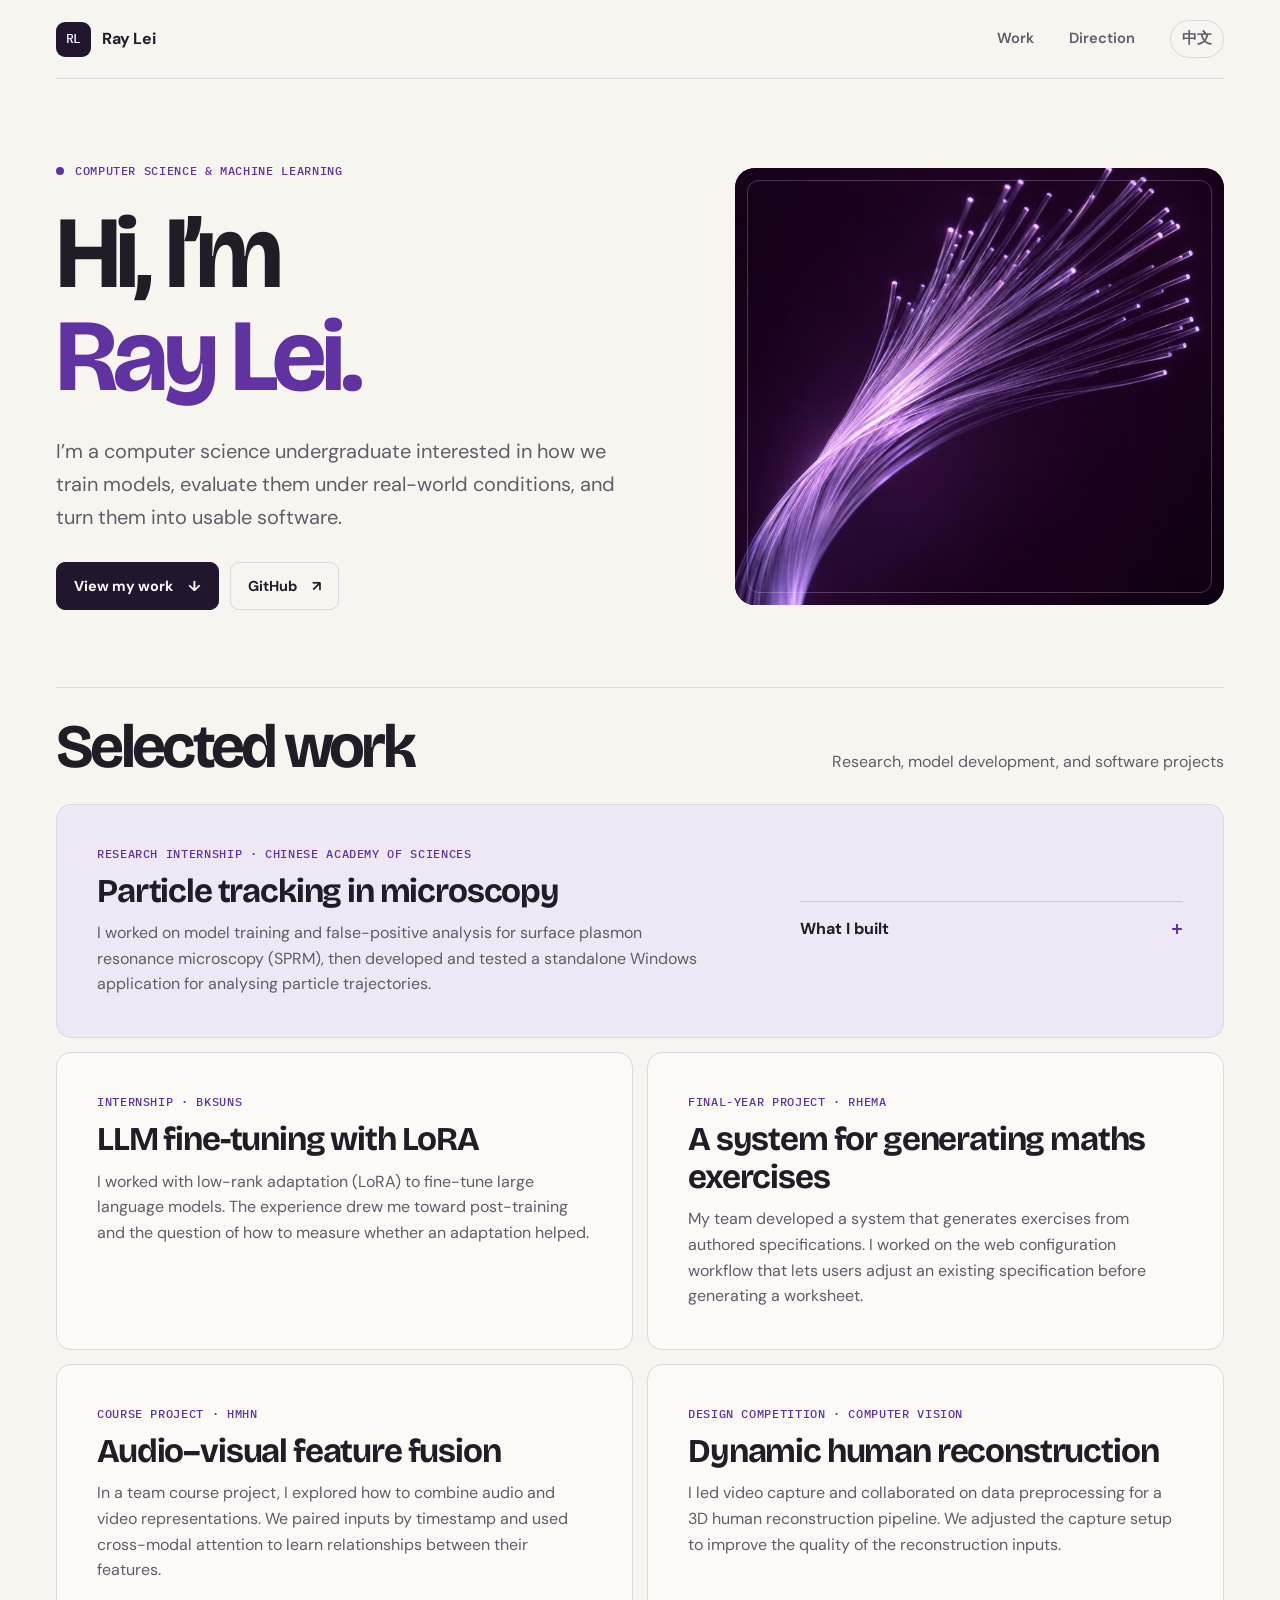
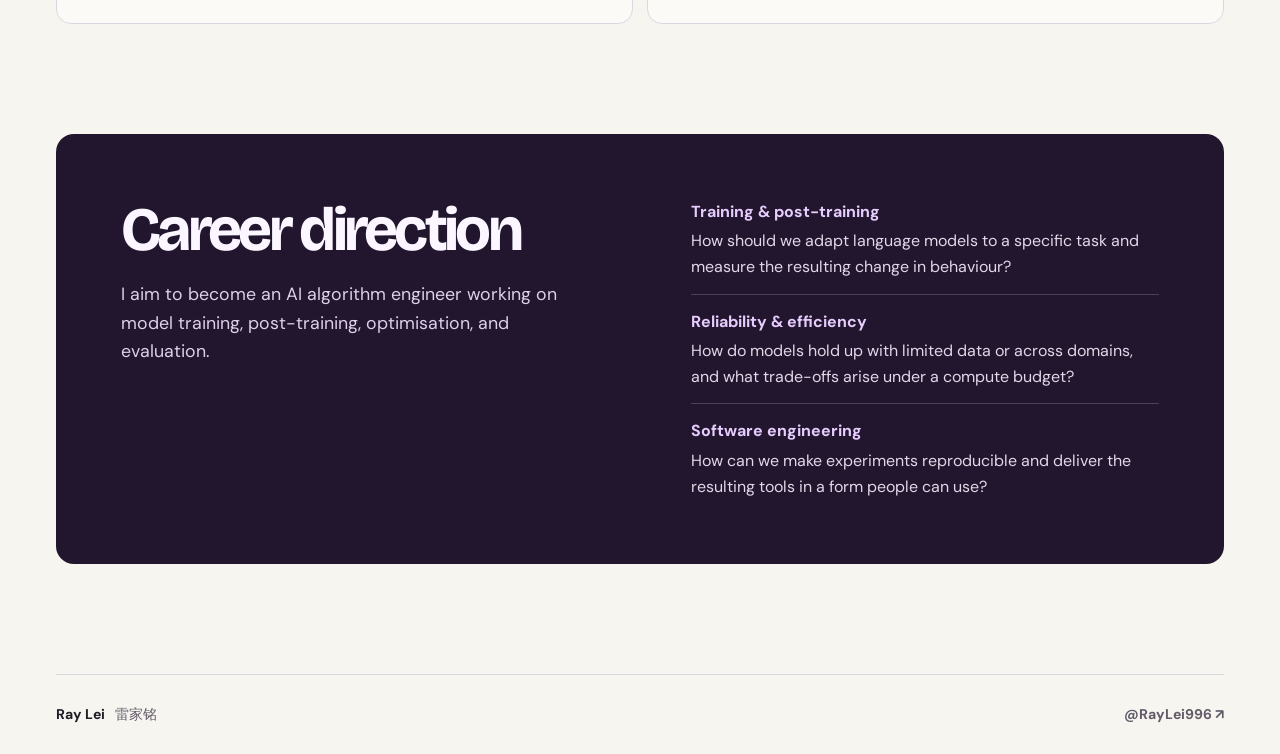
==== index.html @ 64d213fc "Publish bilingual personal portfolio" ====
<!doctype html>
<html lang="en">
<head>
  <meta charset="utf-8">
  <meta name="viewport" content="width=device-width, initial-scale=1">
  <meta name="theme-color" content="#f7f5f0">
  <meta name="description" content="Ray Lei’s portfolio in computer science and applied machine learning. Projects in model training, computer vision, and software systems.">
  <meta property="og:type" content="website">
  <meta property="og:title" content="Ray Lei · Computer Science & Machine Learning">
  <meta property="og:description" content="Selected projects in applied machine learning and software engineering.">
  <meta property="og:image" content="https://raylei996.github.io/optical-fibers.jpg">
  <title>Ray Lei · Computer Science &amp; Machine Learning</title>
  <link rel="canonical" href="https://raylei996.github.io/">
  <link rel="alternate" hreflang="en" href="https://raylei996.github.io/">
  <link rel="alternate" hreflang="zh-CN" href="https://raylei996.github.io/zh.html">
  <link rel="preconnect" href="https://fonts.googleapis.com">
  <link rel="preconnect" href="https://fonts.gstatic.com" crossorigin>
  <link rel="stylesheet" href="https://fonts.googleapis.com/css2?family=Bricolage+Grotesque:opsz,wght@12..96,600;12..96,700&family=DM+Sans:wght@400;500;600;700&family=IBM+Plex+Mono:wght@400;500&display=swap">
  <link rel="stylesheet" href="styles.css">
</head>
<body id="top">
  <a class="skip" href="#main">Skip to content</a>
  <header class="site-header">
    <div class="shell header-inner">
      <a class="brand" href="#top"><span class="monogram" aria-hidden="true">RL</span> Ray Lei</a>
      <nav aria-label="Main navigation">
        <a href="#work">Work</a>
        <a href="#direction">Direction</a>
        <a class="language" href="zh.html" lang="zh-CN" hreflang="zh-CN">中文</a>
      </nav>
    </div>
  </header>

  <main id="main" class="shell">
    <section class="hero" aria-labelledby="intro">
      <div class="hero-copy">
        <p class="kicker"><span></span> Computer science &amp; machine learning</p>
        <h1 id="intro">Hi, I’m <em>Ray Lei.</em></h1>
        <p class="hero-lead">I’m a computer science undergraduate interested in how we train models, evaluate them under real-world conditions, and turn them into usable software.</p>
        <div class="hero-actions">
          <a class="button primary" href="#work">View my work <span aria-hidden="true">↓</span></a>
          <a class="button secondary" href="https://github.com/RayLei996">GitHub <span aria-hidden="true">↗</span></a>
        </div>
      </div>
      <div class="hero-visual" aria-hidden="true">
        <img src="optical-fibers.jpg" width="800" height="1000" alt="" fetchpriority="high">
      </div>
    </section>

    <section id="work" class="work" aria-labelledby="work-title">
      <div class="section-heading">
        <h2 id="work-title">Selected work</h2>
        <p>Research, model development, and software projects</p>
      </div>
      <div class="work-grid">
        <article class="project featured">
          <div class="project-main">
            <p class="project-type">Research internship · Chinese Academy of Sciences</p>
            <h3>Particle tracking in microscopy</h3>
            <p>I worked on model training and false-positive analysis for surface plasmon resonance microscopy (SPRM), then developed and tested a standalone Windows application for analysing particle trajectories.</p>
          </div>
          <details class="project-details">
            <summary>What I built</summary>
            <p>The desktop application brings data preprocessing, model inference, 3D trajectory visualisation, and CSV export into one workflow.</p>
          </details>
        </article>

        <article class="project">
          <div class="project-main">
            <p class="project-type">Internship · Bksuns</p>
            <h3>LLM fine-tuning with LoRA</h3>
            <p>I worked with low-rank adaptation (LoRA) to fine-tune large language models. The experience drew me toward post-training and the question of how to measure whether an adaptation helped.</p>
          </div>
        </article>

        <article class="project">
          <div class="project-main">
            <p class="project-type">Final-year project · Rhema</p>
            <h3>A system for generating maths exercises</h3>
            <p>My team developed a system that generates exercises from authored specifications. I worked on the web configuration workflow that lets users adjust an existing specification before generating a worksheet.</p>
          </div>
        </article>

        <article class="project">
          <div class="project-main">
            <p class="project-type">Course project · HMHN</p>
            <h3>Audio–visual feature fusion</h3>
            <p>In a team course project, I explored how to combine audio and video representations. We paired inputs by timestamp and used cross-modal attention to learn relationships between their features.</p>
          </div>
        </article>

        <article class="project">
          <div class="project-main">
            <p class="project-type">Design competition · Computer vision</p>
            <h3>Dynamic human reconstruction</h3>
            <p>I led video capture and collaborated on data preprocessing for a 3D human reconstruction pipeline. We adjusted the capture setup to improve the quality of the reconstruction inputs.</p>
          </div>
        </article>
      </div>
    </section>

    <section id="direction" class="direction" aria-labelledby="direction-title">
      <div class="direction-intro">
        <h2 id="direction-title">Career direction</h2>
        <p>I aim to become an AI algorithm engineer working on model training, post-training, optimisation, and evaluation.</p>
      </div>
      <dl class="interests">
        <div>
          <dt>Training &amp; post-training</dt>
          <dd>How should we adapt language models to a specific task and measure the resulting change in behaviour?</dd>
        </div>
        <div>
          <dt>Reliability &amp; efficiency</dt>
          <dd>How do models hold up with limited data or across domains, and what trade-offs arise under a compute budget?</dd>
        </div>
        <div>
          <dt>Software engineering</dt>
          <dd>How can we make experiments reproducible and deliver the resulting tools in a form people can use?</dd>
        </div>
      </dl>
    </section>
  </main>

  <footer class="site-footer">
    <div class="shell footer-inner">
      <span>Ray Lei <span lang="zh-CN">雷家铭</span></span>
      <a href="https://github.com/RayLei996">@RayLei996 <span aria-hidden="true">↗</span></a>
    </div>
  </footer>
</body>
</html>
---- styles.css ----
:root {
  color-scheme: light;
  --paper: #f7f5f0;
  --ink: #211d27;
  --muted: #625b68;
  --accent: #6132a2;
  --line: #dcd7df;
  --panel: #eee8f4;
  --dark: #22162f;
  --sans: "DM Sans", "PingFang SC", "Microsoft YaHei", system-ui, sans-serif;
  --display: "Bricolage Grotesque", "PingFang SC", "Microsoft YaHei", system-ui, sans-serif;
  --mono: "IBM Plex Mono", "PingFang SC", "Microsoft YaHei", monospace;
}

* { box-sizing: border-box; }

html { scroll-behavior: smooth; }

body {
  margin: 0;
  background: var(--paper);
  color: var(--ink);
  font: 400 1rem/1.6 var(--sans);
  -webkit-font-smoothing: antialiased;
}

a { color: inherit; }

:focus-visible {
  outline: 2px solid var(--accent);
  outline-offset: 5px;
}

p, h1, h2, h3, dl, dd { margin: 0; }

[id] { scroll-margin-top: 1.5rem; }

.shell { width: min(100% - 112px, 1192px); margin-inline: auto; }

.skip {
  position: absolute;
  z-index: 5;
  top: 8px;
  left: 12px;
  padding: 8px 14px;
  background: #fff;
  translate: 0 -180%;
}

.skip:focus { translate: 0 0; }

.header-inner {
  display: flex;
  min-height: 79px;
  align-items: center;
  justify-content: space-between;
  gap: 12px;
  border-bottom: 1px solid var(--line);
}

.brand {
  display: inline-flex;
  flex: none;
  align-items: center;
  gap: 11px;
  font-weight: 700;
  letter-spacing: -.025em;
  text-decoration: none;
}

.monogram {
  display: grid;
  width: 35px;
  aspect-ratio: 1;
  place-items: center;
  background: var(--dark);
  border-radius: 9px;
  color: #f9f0ff;
  font: 500 .81rem/1 var(--mono);
  letter-spacing: -.06em;
}

nav { display: flex; align-items: center; gap: clamp(12px, 3vw, 35px); }

nav a {
  color: var(--muted);
  font-size: .92rem;
  font-weight: 600;
  text-decoration: none;
}

nav a:hover, .footer-inner a:hover { color: var(--accent); }

.language {
  min-width: 54px;
  padding: 6px 10px;
  border: 1px solid var(--line);
  border-radius: 99px;
  text-align: center;
}

.language:hover { border-color: var(--accent); }

.hero {
  display: grid;
  grid-template-columns: minmax(0, 1.23fr) minmax(0, 1fr);
  gap: clamp(30px, 6vw, 98px);
  align-items: center;
  padding-block: clamp(52px, 6.5vw, 94px) clamp(58px, 6vw, 95px);
}

.kicker, .project-type {
  color: var(--accent);
  font: 500 .73rem/1.55 var(--mono);
  letter-spacing: .055em;
  text-transform: uppercase;
}

.kicker { display: flex; align-items: center; gap: 11px; }

.kicker span {
  flex: 0 0 8px;
  height: 8px;
  border-radius: 50%;
  background: var(--accent);
}

h1, h2, h3 { font-family: var(--display); font-weight: 700; }

h1 {
  margin-top: 23px;
  font-size: clamp(4.2rem, 8vw, 7.8rem);
  line-height: 1;
  letter-spacing: -.045em;
}

h1 em { display: block; color: var(--accent); font-style: normal; }

.hero-lead {
  max-width: 42ch;
  margin-top: 27px;
  color: var(--muted);
  font-size: clamp(1rem, 1.6vw, 1.25rem);
  line-height: 1.65;
}

.hero-actions { display: flex; flex-wrap: wrap; gap: 11px; margin-top: 28px; }

.button {
  display: inline-flex;
  min-height: 48px;
  align-items: center;
  justify-content: center;
  gap: 15px;
  padding: 9px 17px;
  border: 1px solid var(--line);
  border-radius: 9px;
  font-size: .9rem;
  font-weight: 700;
  text-decoration: none;
}

.button.primary { border-color: var(--dark); background: var(--dark); color: #fff; }
.button.primary:hover { border-color: var(--accent); background: var(--accent); }
.button.secondary:hover { border-color: var(--accent); color: var(--accent); }

.hero-visual {
  position: relative;
  overflow: hidden;
  aspect-ratio: 1.12;
  border-radius: 20px;
  background: var(--dark);
}

.hero-visual::after {
  position: absolute;
  inset: 12px;
  border: 1px solid #f7dfff3b;
  border-radius: 12px;
  content: "";
}

.hero-visual img { display: block; width: 100%; height: 100%; object-fit: cover; object-position: 50% 43%; }

.work { border-top: 1px solid var(--line); }

.section-heading {
  display: flex;
  justify-content: space-between;
  align-items: baseline;
  align-items: last baseline;
  gap: 12px 24px;
  flex-wrap: wrap;
  margin: 28px 0 25px;
}

h2 { font-size: clamp(2.3rem, 4.8vw, 4.1rem); line-height: 1.02; letter-spacing: -.06em; }
.section-heading p { color: var(--muted); }

.work-grid { display: grid; grid-template-columns: repeat(2, minmax(0, 1fr)); gap: 14px; }

.project {
  min-width: 0;
  padding: clamp(22px, 3.3vw, 40px);
  border: 1px solid var(--line);
  border-radius: 15px;
  background: #fbfaf7;
}

.project.featured {
  display: grid;
  grid-column: 1 / -1;
  grid-template-columns: minmax(0, 1.6fr) minmax(0, 1fr);
  align-items: center;
  gap: 28px clamp(30px, 7vw, 105px);
  border-color: #e0d5eb;
  background: var(--panel);
}

.project h3 {
  margin-block: 10px 10px;
  font-size: clamp(1.45rem, 2.6vw, 2.1rem);
  line-height: 1.13;
  letter-spacing: -.035em;
}

.project-main > p:last-child, details p { color: var(--muted); }

details {
  padding-top: 14px;
  border-top: 1px solid #d1c4dd;
}

summary {
  display: flex;
  cursor: pointer;
  align-items: center;
  justify-content: space-between;
  gap: 15px;
  font-weight: 700;
  list-style: none;
}

summary::-webkit-details-marker { display: none; }
summary::after { color: var(--accent); content: "+" / ""; font: 500 1.25rem/1 var(--mono); }
details[open] summary::after { content: "−" / ""; }
details p { margin-top: 8px; }

.direction {
  display: grid;
  grid-template-columns: minmax(0, 1fr) minmax(0, 1fr);
  gap: 34px clamp(32px, 8vw, 110px);
  margin-block: clamp(62px, 9vw, 110px);
  padding: clamp(26px, 5.4vw, 65px);
  border-radius: 18px;
  background: var(--dark);
  color: #fbf6ff;
}

.direction-intro p { margin-top: 19px; color: #decfea; font-size: 1.11rem; }

.interests > div { padding-block: 14px; border-bottom: 1px solid #ffffff30; }
.interests > div:first-child { padding-top: 0; }
.interests > div:last-child { border-bottom: 0; padding-bottom: 0; }
.interests dt { margin-bottom: 4px; color: #e7cdfd; font-weight: 700; }
.interests dd { color: #e1d7e7; }

.footer-inner {
  display: flex;
  min-height: 80px;
  justify-content: space-between;
  align-items: center;
  gap: 12px;
  border-top: 1px solid var(--line);
  font-size: .88rem;
  font-weight: 700;
}

.footer-inner > span span { margin-inline-start: 7px; color: var(--muted); font-weight: 500; }
.footer-inner a { color: var(--muted); text-decoration: none; }

html[lang="zh-CN"] h1 {
  font-size: clamp(3rem, 6.4vw, 6rem);
  line-height: 1.13;
  letter-spacing: -.065em;
}

html[lang="zh-CN"] h2, html[lang="zh-CN"] h3 { letter-spacing: -.035em; }

@media (max-width: 900px) {
  .shell { width: min(100% - 64px, 1192px); }
}

@media (max-width: 680px) {
  .shell { width: calc(100% - 36px); }
  .header-inner { min-height: 65px; }
  nav a { font-size: .81rem; }
  .language { min-width: auto; }
  .hero, .work-grid, .project.featured, .direction { grid-template-columns: 1fr; }
  .hero { gap: 30px; padding-block: 44px 53px; }
  .hero-visual { aspect-ratio: 1.46; }
  .hero-lead { margin-top: 21px; }
  .hero-actions { margin-top: 24px; }
}

@media (max-width: 355px) {
  .shell { width: calc(100% - 28px); }
  .brand { gap: 6px; }
  .monogram { width: 28px; }
  nav { gap: 8px; }
}

@media (prefers-reduced-motion: reduce) {
  html { scroll-behavior: auto; }
}
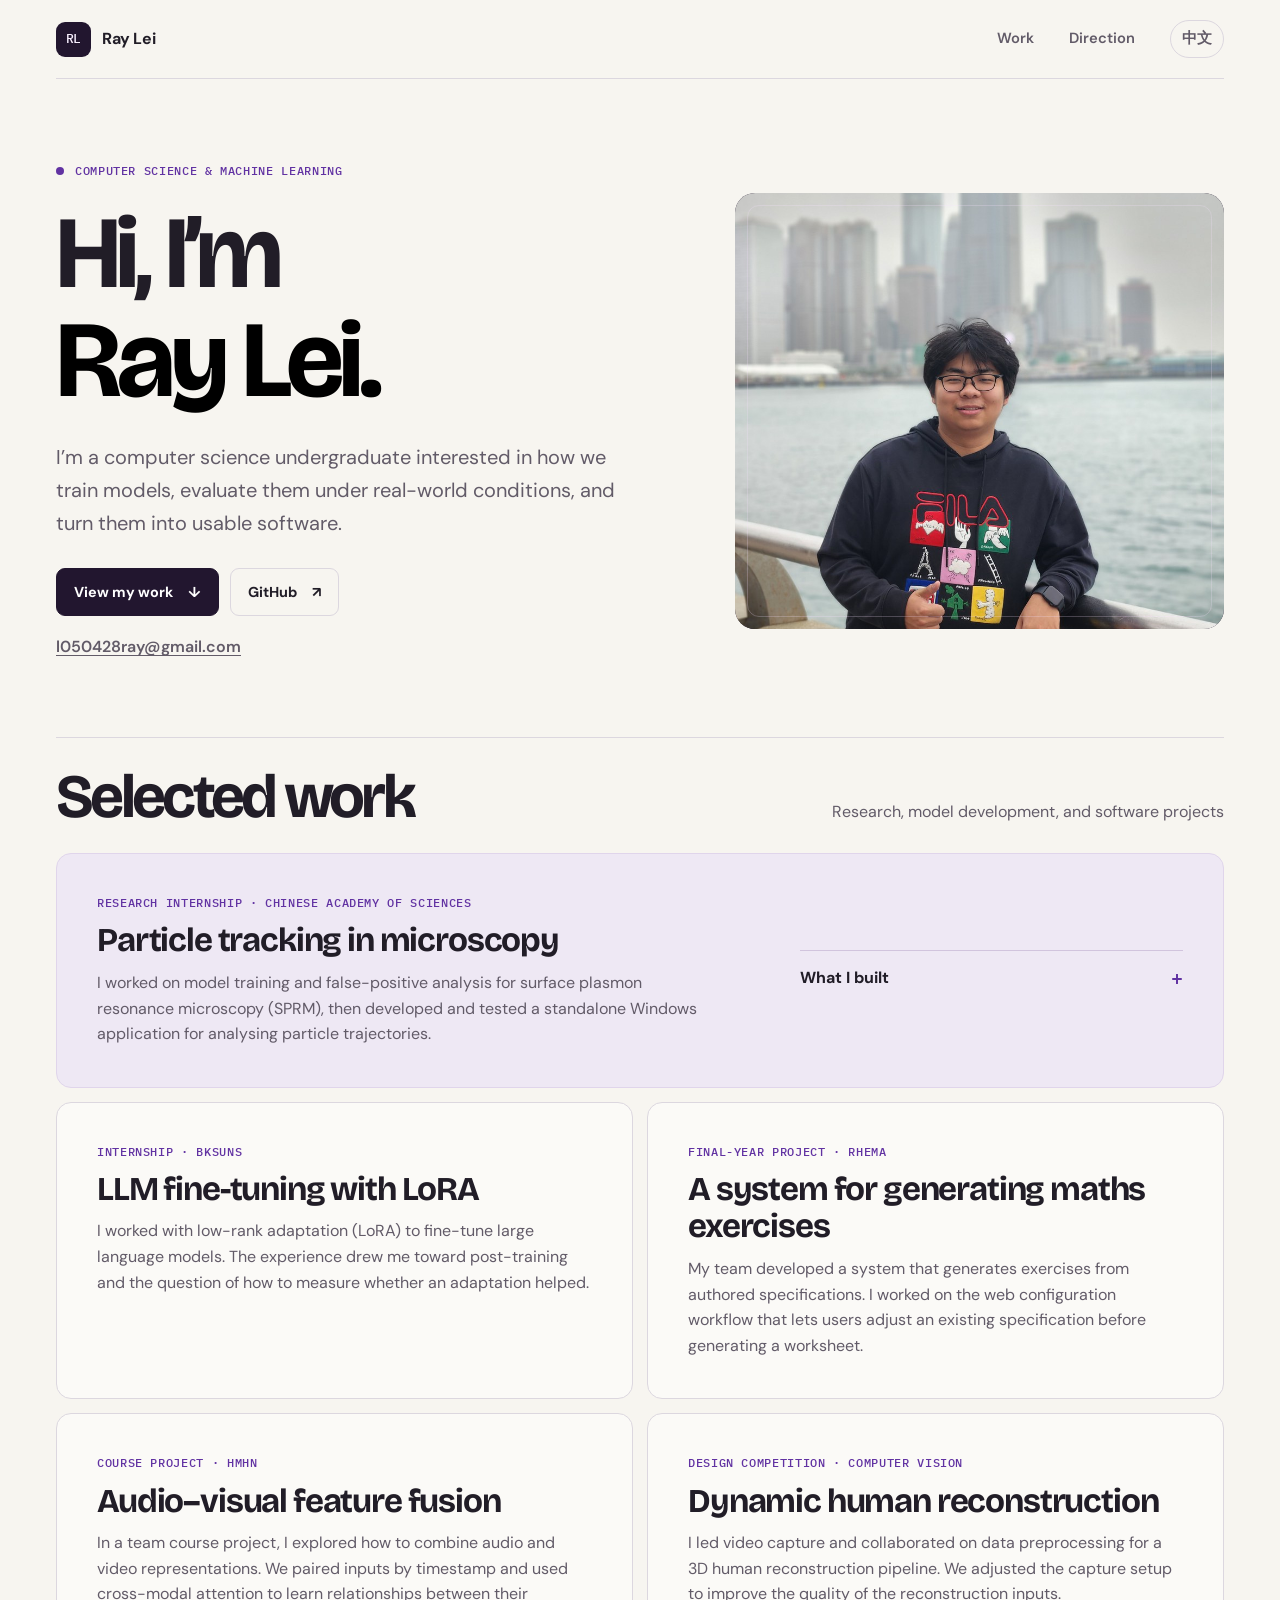
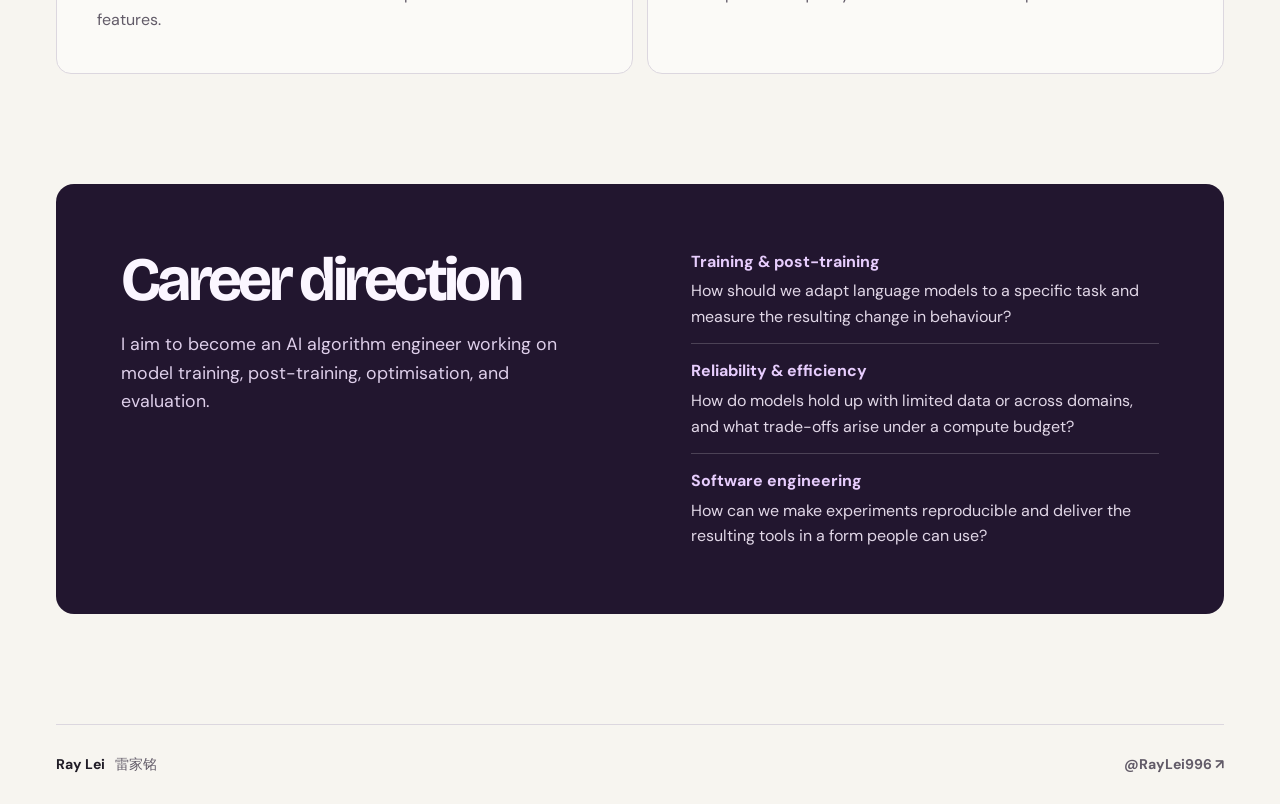
==== commit da40c378: "Update portfolio portrait, name and contact" ====
--- a/index.html
+++ b/index.html
@@ -8,7 +8,7 @@
   <meta property="og:type" content="website">
   <meta property="og:title" content="Ray Lei · Computer Science & Machine Learning">
   <meta property="og:description" content="Selected projects in applied machine learning and software engineering.">
-  <meta property="og:image" content="https://raylei996.github.io/optical-fibers.jpg">
+  <meta property="og:image" content="https://raylei996.github.io/ray-lei-portrait.jpg">
   <title>Ray Lei · Computer Science &amp; Machine Learning</title>
   <link rel="canonical" href="https://raylei996.github.io/">
   <link rel="alternate" hreflang="en" href="https://raylei996.github.io/">
@@ -16,7 +16,7 @@
   <link rel="preconnect" href="https://fonts.googleapis.com">
   <link rel="preconnect" href="https://fonts.gstatic.com" crossorigin>
   <link rel="stylesheet" href="https://fonts.googleapis.com/css2?family=Bricolage+Grotesque:opsz,wght@12..96,600;12..96,700&family=DM+Sans:wght@400;500;600;700&family=IBM+Plex+Mono:wght@400;500&display=swap">
-  <link rel="stylesheet" href="styles.css">
+  <link rel="stylesheet" href="styles.css?v=2">
 </head>
 <body id="top">
   <a class="skip" href="#main">Skip to content</a>
@@ -35,15 +35,16 @@
     <section class="hero" aria-labelledby="intro">
       <div class="hero-copy">
         <p class="kicker"><span></span> Computer science &amp; machine learning</p>
-        <h1 id="intro">Hi, I’m <em>Ray Lei.</em></h1>
+        <h1 id="intro">Hi, I’m <span>Ray Lei.</span></h1>
         <p class="hero-lead">I’m a computer science undergraduate interested in how we train models, evaluate them under real-world conditions, and turn them into usable software.</p>
         <div class="hero-actions">
           <a class="button primary" href="#work">View my work <span aria-hidden="true">↓</span></a>
           <a class="button secondary" href="https://github.com/RayLei996">GitHub <span aria-hidden="true">↗</span></a>
         </div>
+        <a class="hero-email" href="mailto:l050428ray@gmail.com">l050428ray@gmail.com</a>
       </div>
-      <div class="hero-visual" aria-hidden="true">
-        <img src="optical-fibers.jpg" width="800" height="1000" alt="" fetchpriority="high">
+      <div class="hero-visual">
+        <img src="ray-lei-portrait.jpg" width="900" height="1200" alt="Ray Lei at a waterfront" fetchpriority="high">
       </div>
     </section>
 
--- a/styles.css
+++ b/styles.css
@@ -134,7 +134,11 @@
   letter-spacing: -.045em;
 }
 
-h1 em { display: block; color: var(--accent); font-style: normal; }
+h1 span {
+  display: block;
+  color: #000;
+  font-size: 1.06em;
+}
 
 .hero-lead {
   max-width: 42ch;
@@ -145,6 +149,16 @@
 }
 
 .hero-actions { display: flex; flex-wrap: wrap; gap: 11px; margin-top: 28px; }
+
+.hero-email {
+  display: inline-block;
+  margin-top: 18px;
+  color: var(--muted);
+  font-weight: 600;
+  text-underline-offset: .2em;
+}
+
+.hero-email:hover { color: var(--accent); }
 
 .button {
   display: inline-flex;
@@ -180,7 +194,13 @@
   content: "";
 }
 
-.hero-visual img { display: block; width: 100%; height: 100%; object-fit: cover; object-position: 50% 43%; }
+.hero-visual img {
+  display: block;
+  width: 100%;
+  height: 100%;
+  object-fit: cover;
+  object-position: 50% 90%;
+}
 
 .work { border-top: 1px solid var(--line); }
 
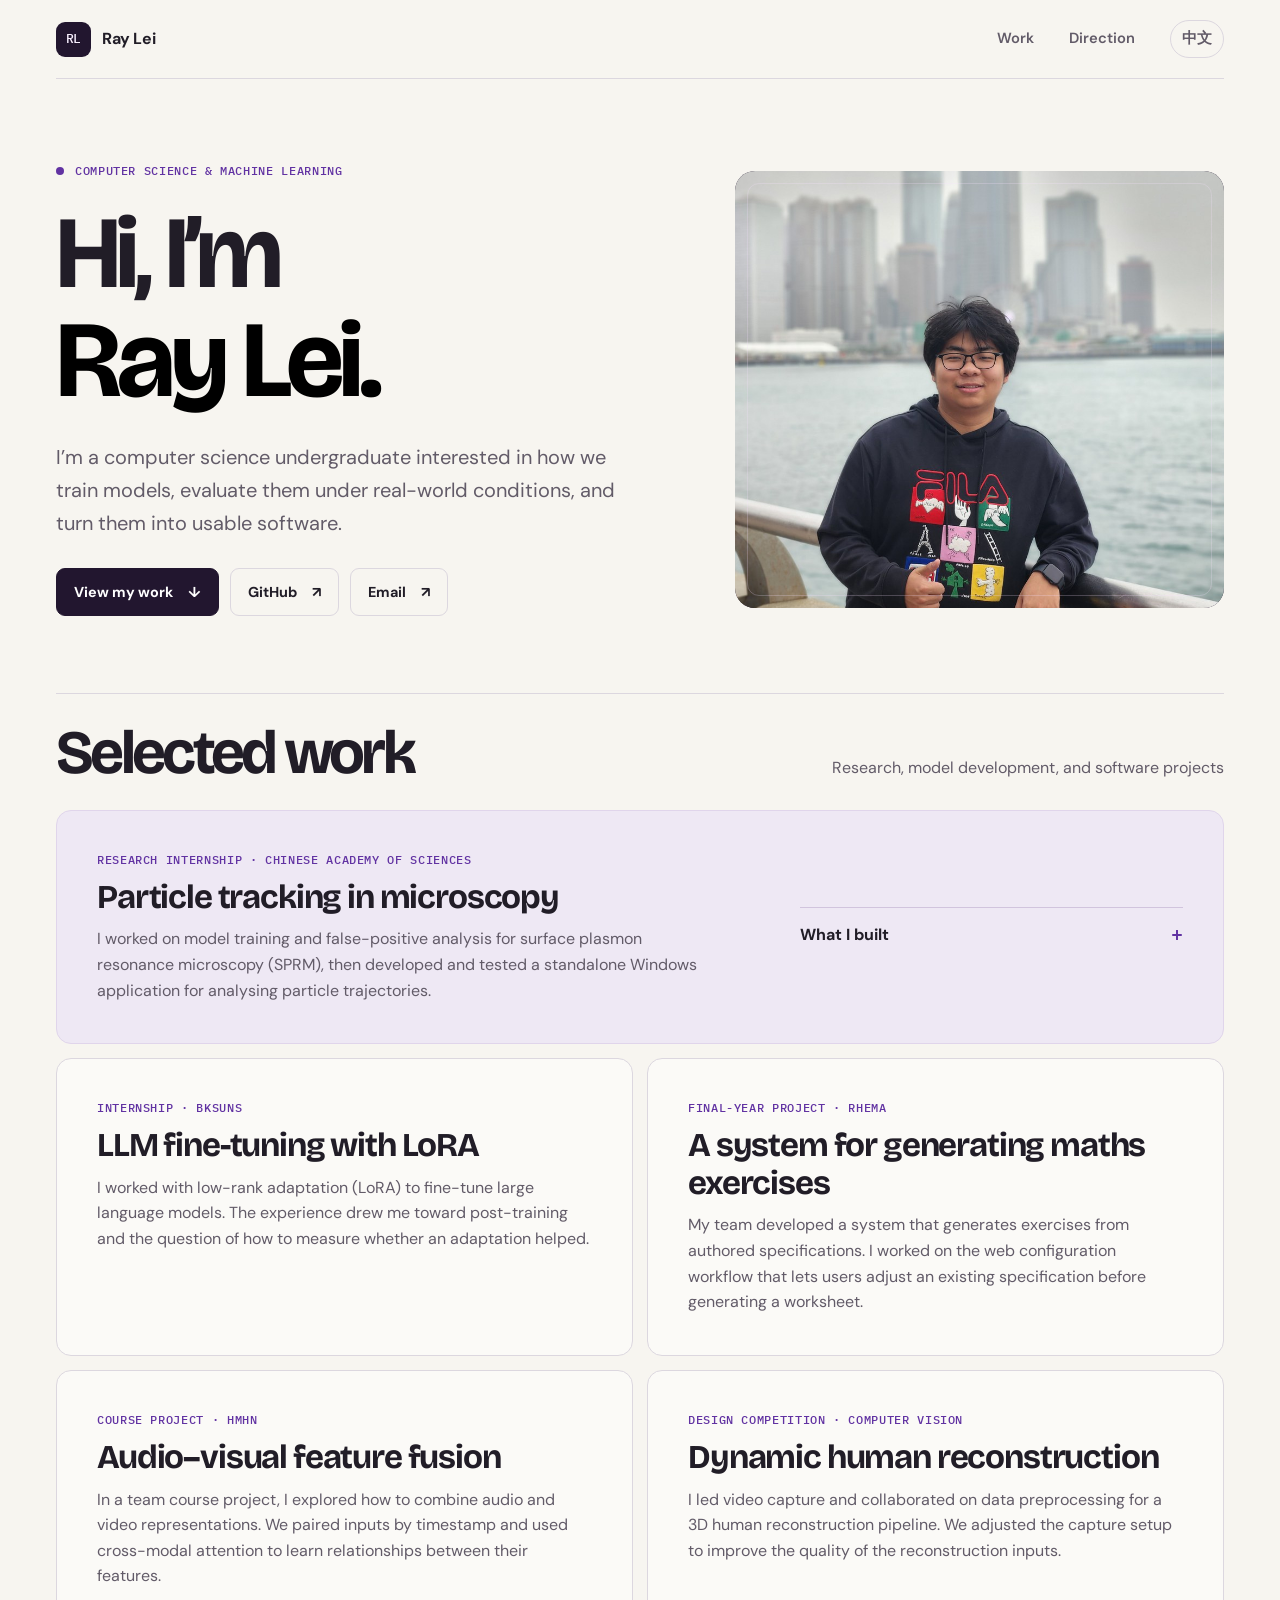
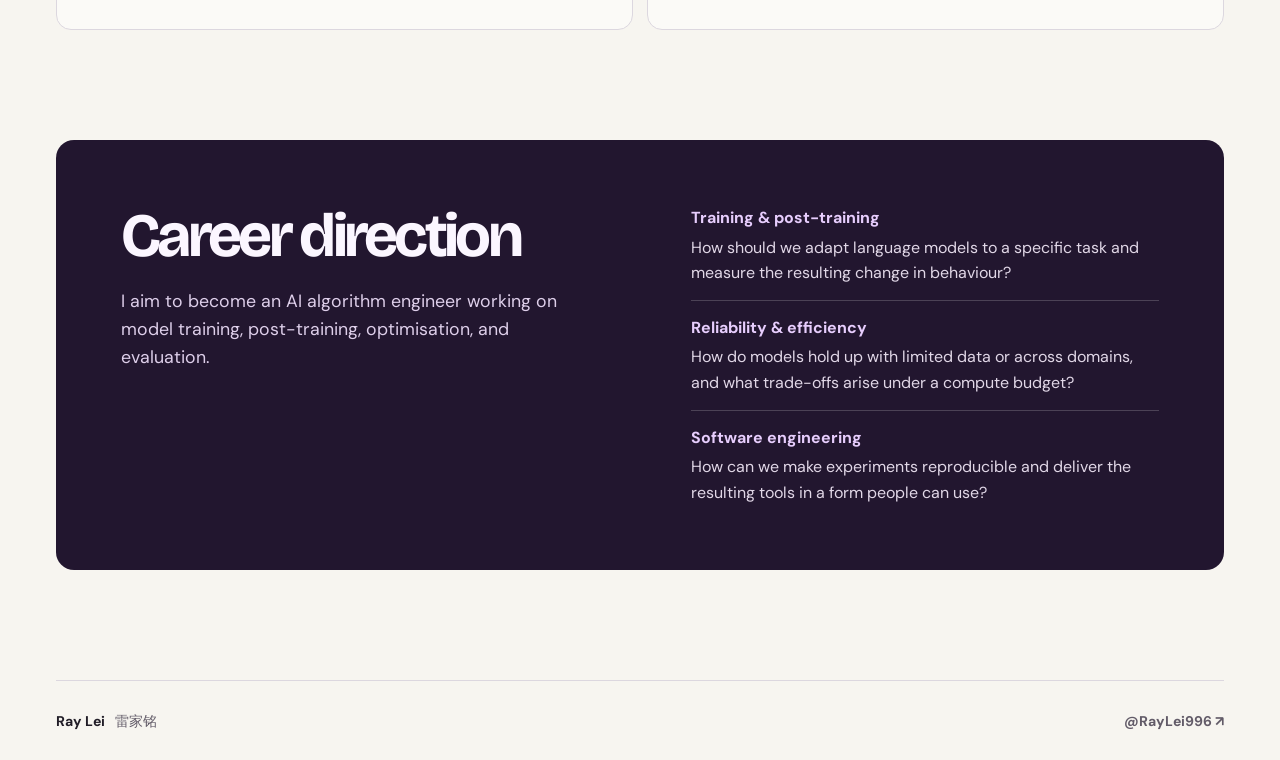
==== commit aba43f74: "Replace displayed email with contact button" ====
--- a/index.html
+++ b/index.html
@@ -16,7 +16,8 @@
   <link rel="preconnect" href="https://fonts.googleapis.com">
   <link rel="preconnect" href="https://fonts.gstatic.com" crossorigin>
   <link rel="stylesheet" href="https://fonts.googleapis.com/css2?family=Bricolage+Grotesque:opsz,wght@12..96,600;12..96,700&family=DM+Sans:wght@400;500;600;700&family=IBM+Plex+Mono:wght@400;500&display=swap">
-  <link rel="stylesheet" href="styles.css?v=2">
+  <link rel="stylesheet" href="styles.css?v=3">
+  <script src="contact.js" defer></script>
 </head>
 <body id="top">
   <a class="skip" href="#main">Skip to content</a>
@@ -40,8 +41,8 @@
         <div class="hero-actions">
           <a class="button primary" href="#work">View my work <span aria-hidden="true">↓</span></a>
           <a class="button secondary" href="https://github.com/RayLei996">GitHub <span aria-hidden="true">↗</span></a>
+          <button class="button secondary" type="button" data-email-contact hidden>Email <span aria-hidden="true">↗</span></button>
         </div>
-        <a class="hero-email" href="mailto:l050428ray@gmail.com">l050428ray@gmail.com</a>
       </div>
       <div class="hero-visual">
         <img src="ray-lei-portrait.jpg" width="900" height="1200" alt="Ray Lei at a waterfront" fetchpriority="high">
--- a/styles.css
+++ b/styles.css
@@ -150,16 +150,6 @@
 
 .hero-actions { display: flex; flex-wrap: wrap; gap: 11px; margin-top: 28px; }
 
-.hero-email {
-  display: inline-block;
-  margin-top: 18px;
-  color: var(--muted);
-  font-weight: 600;
-  text-underline-offset: .2em;
-}
-
-.hero-email:hover { color: var(--accent); }
-
 .button {
   display: inline-flex;
   min-height: 48px;
@@ -173,6 +163,15 @@
   font-weight: 700;
   text-decoration: none;
 }
+
+button.button {
+  background: transparent;
+  color: inherit;
+  cursor: pointer;
+  font-family: inherit;
+}
+
+.button[hidden] { display: none; }
 
 .button.primary { border-color: var(--dark); background: var(--dark); color: #fff; }
 .button.primary:hover { border-color: var(--accent); background: var(--accent); }
